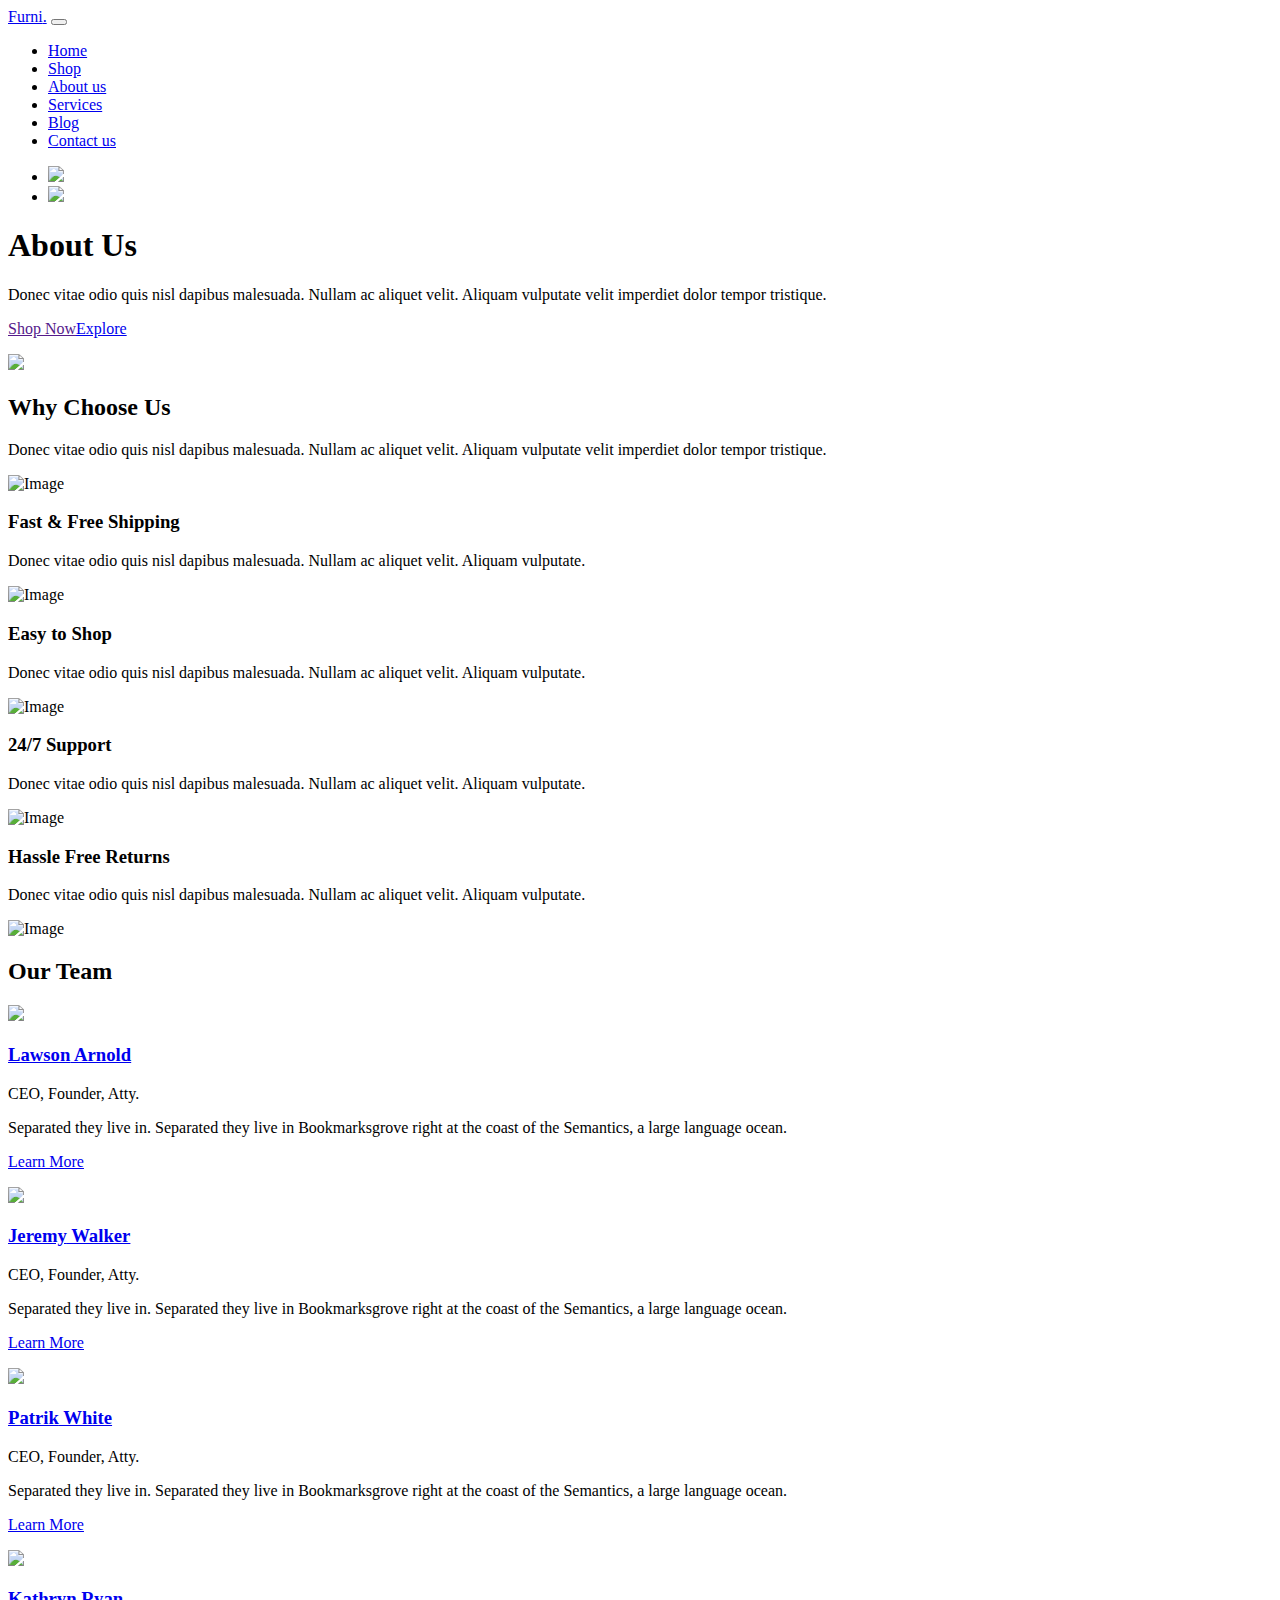
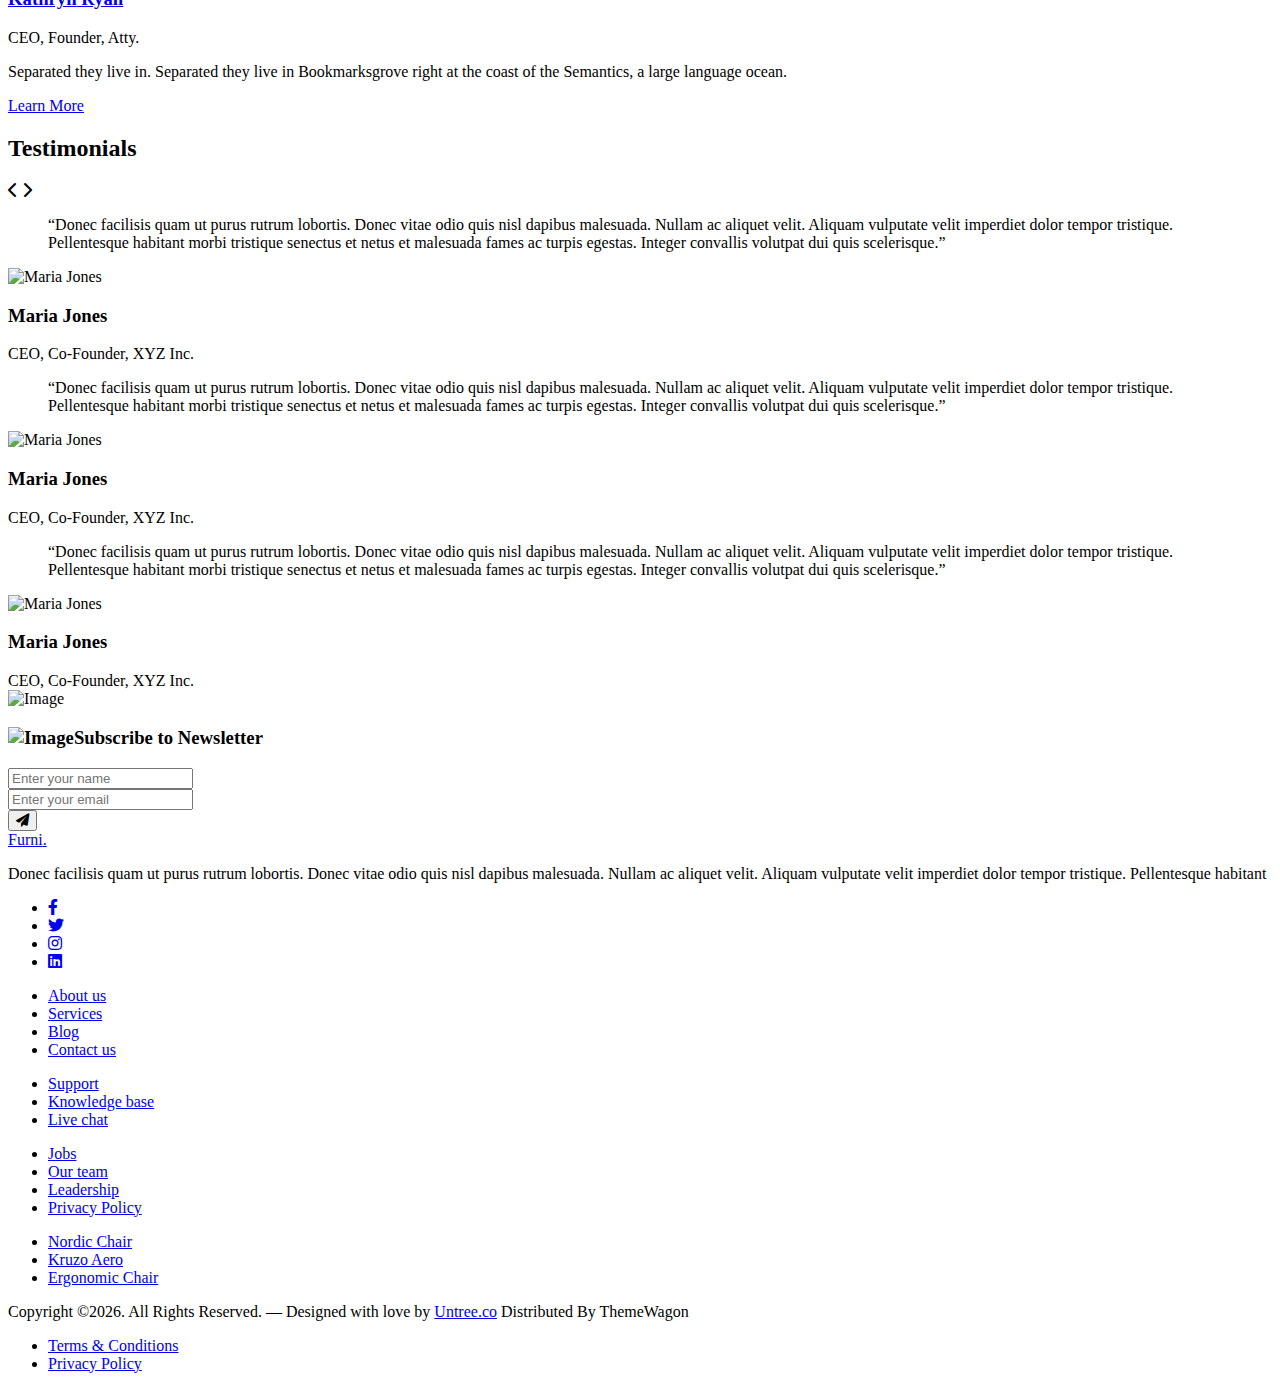
==== about.html @ 73b8af60 "Add files via upload" ====
<!-- /*
* Bootstrap 5
* Template Name: Furni
* Template Author: Untree.co
* Template URI: https://untree.co/
* License: https://creativecommons.org/licenses/by/3.0/
*/ -->
<!doctype html>
<html lang="en">
<head>
  <meta charset="utf-8">
  <meta name="viewport" content="width=device-width, initial-scale=1, shrink-to-fit=no">
  <meta name="author" content="Untree.co">
  <link rel="shortcut icon" href="favicon.png">

  <meta name="description" content="" />
  <meta name="keywords" content="bootstrap, bootstrap4" />

		<!-- Bootstrap CSS -->
		<link href="css/bootstrap.min.css" rel="stylesheet">
		<link href="https://cdnjs.cloudflare.com/ajax/libs/font-awesome/6.0.0-beta3/css/all.min.css" rel="stylesheet">
		<link href="css/tiny-slider.css" rel="stylesheet">
		<link href="css/style.css" rel="stylesheet">
		<title>Furni Free Bootstrap 5 Template for Furniture and Interior Design Websites by Untree.co </title>
	</head>

	<body>

		<!-- Start Header/Navigation -->
		<nav class="custom-navbar navbar navbar navbar-expand-md navbar-dark bg-dark" arial-label="Furni navigation bar">

			<div class="container">
				<a class="navbar-brand" href="index.html">Furni<span>.</span></a>

				<button class="navbar-toggler" type="button" data-bs-toggle="collapse" data-bs-target="#navbarsFurni" aria-controls="navbarsFurni" aria-expanded="false" aria-label="Toggle navigation">
					<span class="navbar-toggler-icon"></span>
				</button>

				<div class="collapse navbar-collapse" id="navbarsFurni">
					<ul class="custom-navbar-nav navbar-nav ms-auto mb-2 mb-md-0">
						<li class="nav-item ">
							<a class="nav-link" href="index.html">Home</a>
						</li>
						<li><a class="nav-link" href="shop.html">Shop</a></li>
						<li class="active"><a class="nav-link" href="about.html">About us</a></li>
						<li><a class="nav-link" href="services.html">Services</a></li>
						<li><a class="nav-link" href="blog.html">Blog</a></li>
						<li><a class="nav-link" href="contact.html">Contact us</a></li>
					</ul>

					<ul class="custom-navbar-cta navbar-nav mb-2 mb-md-0 ms-5">
						<li><a class="nav-link" href="#"><img src="images/user.svg"></a></li>
						<li><a class="nav-link" href="cart.html"><img src="images/cart.svg"></a></li>
					</ul>
				</div>
			</div>
				
		</nav>
		<!-- End Header/Navigation -->

		<!-- Start Hero Section -->
			<div class="hero">
				<div class="container">
					<div class="row justify-content-between">
						<div class="col-lg-5">
							<div class="intro-excerpt">
								<h1>About Us</h1>
								<p class="mb-4">Donec vitae odio quis nisl dapibus malesuada. Nullam ac aliquet velit. Aliquam vulputate velit imperdiet dolor tempor tristique.</p>
								<p><a href="" class="btn btn-secondary me-2">Shop Now</a><a href="#" class="btn btn-white-outline">Explore</a></p>
							</div>
						</div>
						<div class="col-lg-7">
							<div class="hero-img-wrap">
								<img src="images/couch.png" class="img-fluid">
							</div>
						</div>
					</div>
				</div>
			</div>
		<!-- End Hero Section -->

		

		<!-- Start Why Choose Us Section -->
		<div class="why-choose-section">
			<div class="container">
				<div class="row justify-content-between align-items-center">
					<div class="col-lg-6">
						<h2 class="section-title">Why Choose Us</h2>
						<p>Donec vitae odio quis nisl dapibus malesuada. Nullam ac aliquet velit. Aliquam vulputate velit imperdiet dolor tempor tristique.</p>

						<div class="row my-5">
							<div class="col-6 col-md-6">
								<div class="feature">
									<div class="icon">
										<img src="images/truck.svg" alt="Image" class="imf-fluid">
									</div>
									<h3>Fast &amp; Free Shipping</h3>
									<p>Donec vitae odio quis nisl dapibus malesuada. Nullam ac aliquet velit. Aliquam vulputate.</p>
								</div>
							</div>

							<div class="col-6 col-md-6">
								<div class="feature">
									<div class="icon">
										<img src="images/bag.svg" alt="Image" class="imf-fluid">
									</div>
									<h3>Easy to Shop</h3>
									<p>Donec vitae odio quis nisl dapibus malesuada. Nullam ac aliquet velit. Aliquam vulputate.</p>
								</div>
							</div>

							<div class="col-6 col-md-6">
								<div class="feature">
									<div class="icon">
										<img src="images/support.svg" alt="Image" class="imf-fluid">
									</div>
									<h3>24/7 Support</h3>
									<p>Donec vitae odio quis nisl dapibus malesuada. Nullam ac aliquet velit. Aliquam vulputate.</p>
								</div>
							</div>

							<div class="col-6 col-md-6">
								<div class="feature">
									<div class="icon">
										<img src="images/return.svg" alt="Image" class="imf-fluid">
									</div>
									<h3>Hassle Free Returns</h3>
									<p>Donec vitae odio quis nisl dapibus malesuada. Nullam ac aliquet velit. Aliquam vulputate.</p>
								</div>
							</div>

						</div>
					</div>

					<div class="col-lg-5">
						<div class="img-wrap">
							<img src="images/why-choose-us-img.jpg" alt="Image" class="img-fluid">
						</div>
					</div>

				</div>
			</div>
		</div>
		<!-- End Why Choose Us Section -->

		<!-- Start Team Section -->
		<div class="untree_co-section">
			<div class="container">

				<div class="row mb-5">
					<div class="col-lg-5 mx-auto text-center">
						<h2 class="section-title">Our Team</h2>
					</div>
				</div>

				<div class="row">

					<!-- Start Column 1 -->
					<div class="col-12 col-md-6 col-lg-3 mb-5 mb-md-0">
						<img src="images/person_1.jpg" class="img-fluid mb-5">
						<h3 clas><a href="#"><span class="">Lawson</span> Arnold</a></h3>
            <span class="d-block position mb-4">CEO, Founder, Atty.</span>
            <p>Separated they live in.
            Separated they live in Bookmarksgrove right at the coast of the Semantics, a large language ocean.</p>
            <p class="mb-0"><a href="#" class="more dark">Learn More <span class="icon-arrow_forward"></span></a></p>
					</div> 
					<!-- End Column 1 -->

					<!-- Start Column 2 -->
					<div class="col-12 col-md-6 col-lg-3 mb-5 mb-md-0">
						<img src="images/person_2.jpg" class="img-fluid mb-5">

						<h3 clas><a href="#"><span class="">Jeremy</span> Walker</a></h3>
            <span class="d-block position mb-4">CEO, Founder, Atty.</span>
            <p>Separated they live in.
            Separated they live in Bookmarksgrove right at the coast of the Semantics, a large language ocean.</p>
            <p class="mb-0"><a href="#" class="more dark">Learn More <span class="icon-arrow_forward"></span></a></p>

					</div> 
					<!-- End Column 2 -->

					<!-- Start Column 3 -->
					<div class="col-12 col-md-6 col-lg-3 mb-5 mb-md-0">
						<img src="images/person_3.jpg" class="img-fluid mb-5">
						<h3 clas><a href="#"><span class="">Patrik</span> White</a></h3>
            <span class="d-block position mb-4">CEO, Founder, Atty.</span>
            <p>Separated they live in.
            Separated they live in Bookmarksgrove right at the coast of the Semantics, a large language ocean.</p>
            <p class="mb-0"><a href="#" class="more dark">Learn More <span class="icon-arrow_forward"></span></a></p>
					</div> 
					<!-- End Column 3 -->

					<!-- Start Column 4 -->
					<div class="col-12 col-md-6 col-lg-3 mb-5 mb-md-0">
						<img src="images/person_4.jpg" class="img-fluid mb-5">

						<h3 clas><a href="#"><span class="">Kathryn</span> Ryan</a></h3>
            <span class="d-block position mb-4">CEO, Founder, Atty.</span>
            <p>Separated they live in.
            Separated they live in Bookmarksgrove right at the coast of the Semantics, a large language ocean.</p>
            <p class="mb-0"><a href="#" class="more dark">Learn More <span class="icon-arrow_forward"></span></a></p>

          
					</div> 
					<!-- End Column 4 -->

					

				</div>
			</div>
		</div>
		<!-- End Team Section -->

		

		<!-- Start Testimonial Slider -->
		<div class="testimonial-section before-footer-section">
			<div class="container">
				<div class="row">
					<div class="col-lg-7 mx-auto text-center">
						<h2 class="section-title">Testimonials</h2>
					</div>
				</div>

				<div class="row justify-content-center">
					<div class="col-lg-12">
						<div class="testimonial-slider-wrap text-center">

							<div id="testimonial-nav">
								<span class="prev" data-controls="prev"><span class="fa fa-chevron-left"></span></span>
								<span class="next" data-controls="next"><span class="fa fa-chevron-right"></span></span>
							</div>

							<div class="testimonial-slider">
								
								<div class="item">
									<div class="row justify-content-center">
										<div class="col-lg-8 mx-auto">

											<div class="testimonial-block text-center">
												<blockquote class="mb-5">
													<p>&ldquo;Donec facilisis quam ut purus rutrum lobortis. Donec vitae odio quis nisl dapibus malesuada. Nullam ac aliquet velit. Aliquam vulputate velit imperdiet dolor tempor tristique. Pellentesque habitant morbi tristique senectus et netus et malesuada fames ac turpis egestas. Integer convallis volutpat dui quis scelerisque.&rdquo;</p>
												</blockquote>

												<div class="author-info">
													<div class="author-pic">
														<img src="images/person-1.png" alt="Maria Jones" class="img-fluid">
													</div>
													<h3 class="font-weight-bold">Maria Jones</h3>
													<span class="position d-block mb-3">CEO, Co-Founder, XYZ Inc.</span>
												</div>
											</div>

										</div>
									</div>
								</div> 
								<!-- END item -->

								<div class="item">
									<div class="row justify-content-center">
										<div class="col-lg-8 mx-auto">

											<div class="testimonial-block text-center">
												<blockquote class="mb-5">
													<p>&ldquo;Donec facilisis quam ut purus rutrum lobortis. Donec vitae odio quis nisl dapibus malesuada. Nullam ac aliquet velit. Aliquam vulputate velit imperdiet dolor tempor tristique. Pellentesque habitant morbi tristique senectus et netus et malesuada fames ac turpis egestas. Integer convallis volutpat dui quis scelerisque.&rdquo;</p>
												</blockquote>

												<div class="author-info">
													<div class="author-pic">
														<img src="images/person-1.png" alt="Maria Jones" class="img-fluid">
													</div>
													<h3 class="font-weight-bold">Maria Jones</h3>
													<span class="position d-block mb-3">CEO, Co-Founder, XYZ Inc.</span>
												</div>
											</div>

										</div>
									</div>
								</div> 
								<!-- END item -->

								<div class="item">
									<div class="row justify-content-center">
										<div class="col-lg-8 mx-auto">

											<div class="testimonial-block text-center">
												<blockquote class="mb-5">
													<p>&ldquo;Donec facilisis quam ut purus rutrum lobortis. Donec vitae odio quis nisl dapibus malesuada. Nullam ac aliquet velit. Aliquam vulputate velit imperdiet dolor tempor tristique. Pellentesque habitant morbi tristique senectus et netus et malesuada fames ac turpis egestas. Integer convallis volutpat dui quis scelerisque.&rdquo;</p>
												</blockquote>

												<div class="author-info">
													<div class="author-pic">
														<img src="images/person-1.png" alt="Maria Jones" class="img-fluid">
													</div>
													<h3 class="font-weight-bold">Maria Jones</h3>
													<span class="position d-block mb-3">CEO, Co-Founder, XYZ Inc.</span>
												</div>
											</div>

										</div>
									</div>
								</div> 
								<!-- END item -->

							</div>

						</div>
					</div>
				</div>
			</div>
		</div>
		<!-- End Testimonial Slider -->

		

		<!-- Start Footer Section -->
		<footer class="footer-section">
			<div class="container relative">

				<div class="sofa-img">
					<img src="images/sofa.png" alt="Image" class="img-fluid">
				</div>

				<div class="row">
					<div class="col-lg-8">
						<div class="subscription-form">
							<h3 class="d-flex align-items-center"><span class="me-1"><img src="images/envelope-outline.svg" alt="Image" class="img-fluid"></span><span>Subscribe to Newsletter</span></h3>

							<form action="#" class="row g-3">
								<div class="col-auto">
									<input type="text" class="form-control" placeholder="Enter your name">
								</div>
								<div class="col-auto">
									<input type="email" class="form-control" placeholder="Enter your email">
								</div>
								<div class="col-auto">
									<button class="btn btn-primary">
										<span class="fa fa-paper-plane"></span>
									</button>
								</div>
							</form>

						</div>
					</div>
				</div>

				<div class="row g-5 mb-5">
					<div class="col-lg-4">
						<div class="mb-4 footer-logo-wrap"><a href="#" class="footer-logo">Furni<span>.</span></a></div>
						<p class="mb-4">Donec facilisis quam ut purus rutrum lobortis. Donec vitae odio quis nisl dapibus malesuada. Nullam ac aliquet velit. Aliquam vulputate velit imperdiet dolor tempor tristique. Pellentesque habitant</p>

						<ul class="list-unstyled custom-social">
							<li><a href="#"><span class="fa fa-brands fa-facebook-f"></span></a></li>
							<li><a href="#"><span class="fa fa-brands fa-twitter"></span></a></li>
							<li><a href="#"><span class="fa fa-brands fa-instagram"></span></a></li>
							<li><a href="#"><span class="fa fa-brands fa-linkedin"></span></a></li>
						</ul>
					</div>

					<div class="col-lg-8">
						<div class="row links-wrap">
							<div class="col-6 col-sm-6 col-md-3">
								<ul class="list-unstyled">
									<li><a href="#">About us</a></li>
									<li><a href="#">Services</a></li>
									<li><a href="#">Blog</a></li>
									<li><a href="#">Contact us</a></li>
								</ul>
							</div>

							<div class="col-6 col-sm-6 col-md-3">
								<ul class="list-unstyled">
									<li><a href="#">Support</a></li>
									<li><a href="#">Knowledge base</a></li>
									<li><a href="#">Live chat</a></li>
								</ul>
							</div>

							<div class="col-6 col-sm-6 col-md-3">
								<ul class="list-unstyled">
									<li><a href="#">Jobs</a></li>
									<li><a href="#">Our team</a></li>
									<li><a href="#">Leadership</a></li>
									<li><a href="#">Privacy Policy</a></li>
								</ul>
							</div>

							<div class="col-6 col-sm-6 col-md-3">
								<ul class="list-unstyled">
									<li><a href="#">Nordic Chair</a></li>
									<li><a href="#">Kruzo Aero</a></li>
									<li><a href="#">Ergonomic Chair</a></li>
								</ul>
							</div>
						</div>
					</div>

				</div>

				<div class="border-top copyright">
					<div class="row pt-4">
						<div class="col-lg-6">
							<p class="mb-2 text-center text-lg-start">Copyright &copy;<script>document.write(new Date().getFullYear());</script>. All Rights Reserved. &mdash; Designed with love by <a href="https://untree.co">Untree.co</a> Distributed By <a hreff="https://themewagon.com">ThemeWagon</a>  <!-- License information: https://untree.co/license/ -->
            </p>
						</div>

						<div class="col-lg-6 text-center text-lg-end">
							<ul class="list-unstyled d-inline-flex ms-auto">
								<li class="me-4"><a href="#">Terms &amp; Conditions</a></li>
								<li><a href="#">Privacy Policy</a></li>
							</ul>
						</div>

					</div>
				</div>

			</div>
		</footer>
		<!-- End Footer Section -->	


		<script src="js/bootstrap.bundle.min.js"></script>
		<script src="js/tiny-slider.js"></script>
		<script src="js/custom.js"></script>
	</body>

</html>
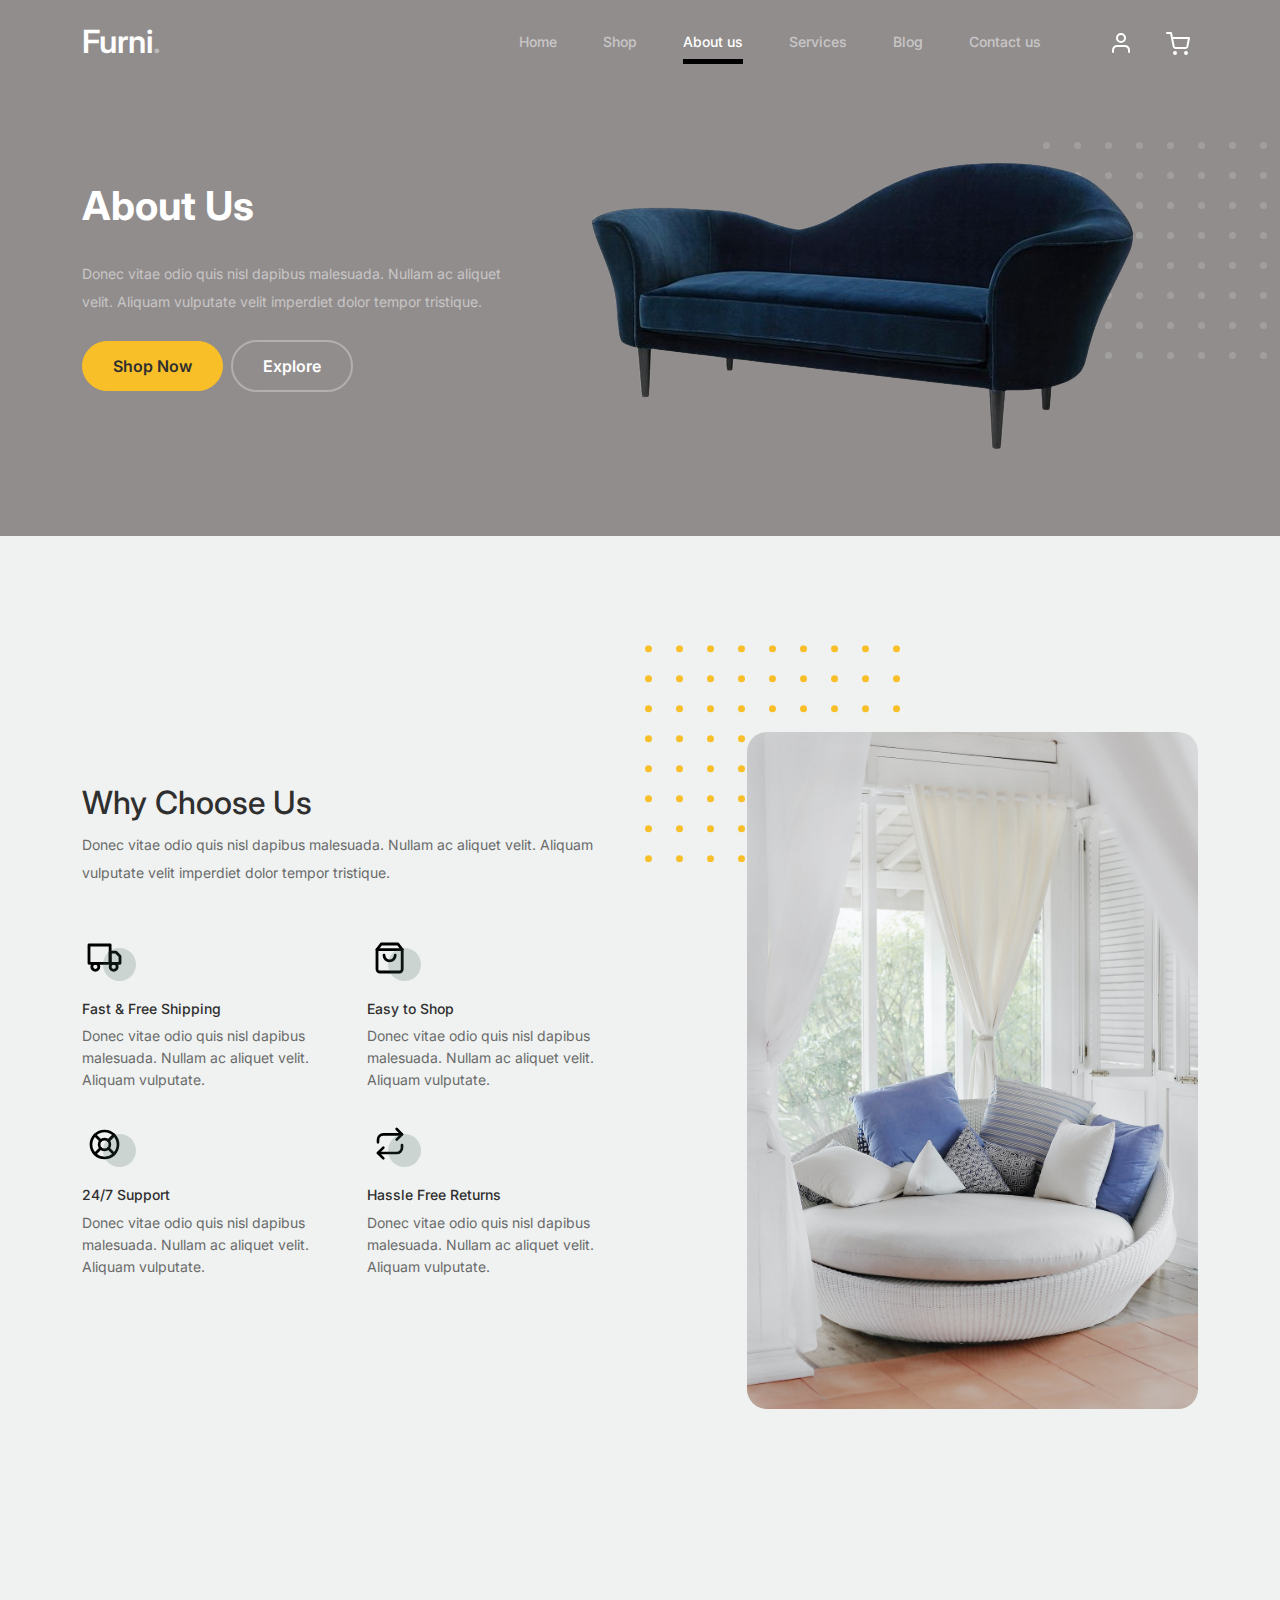
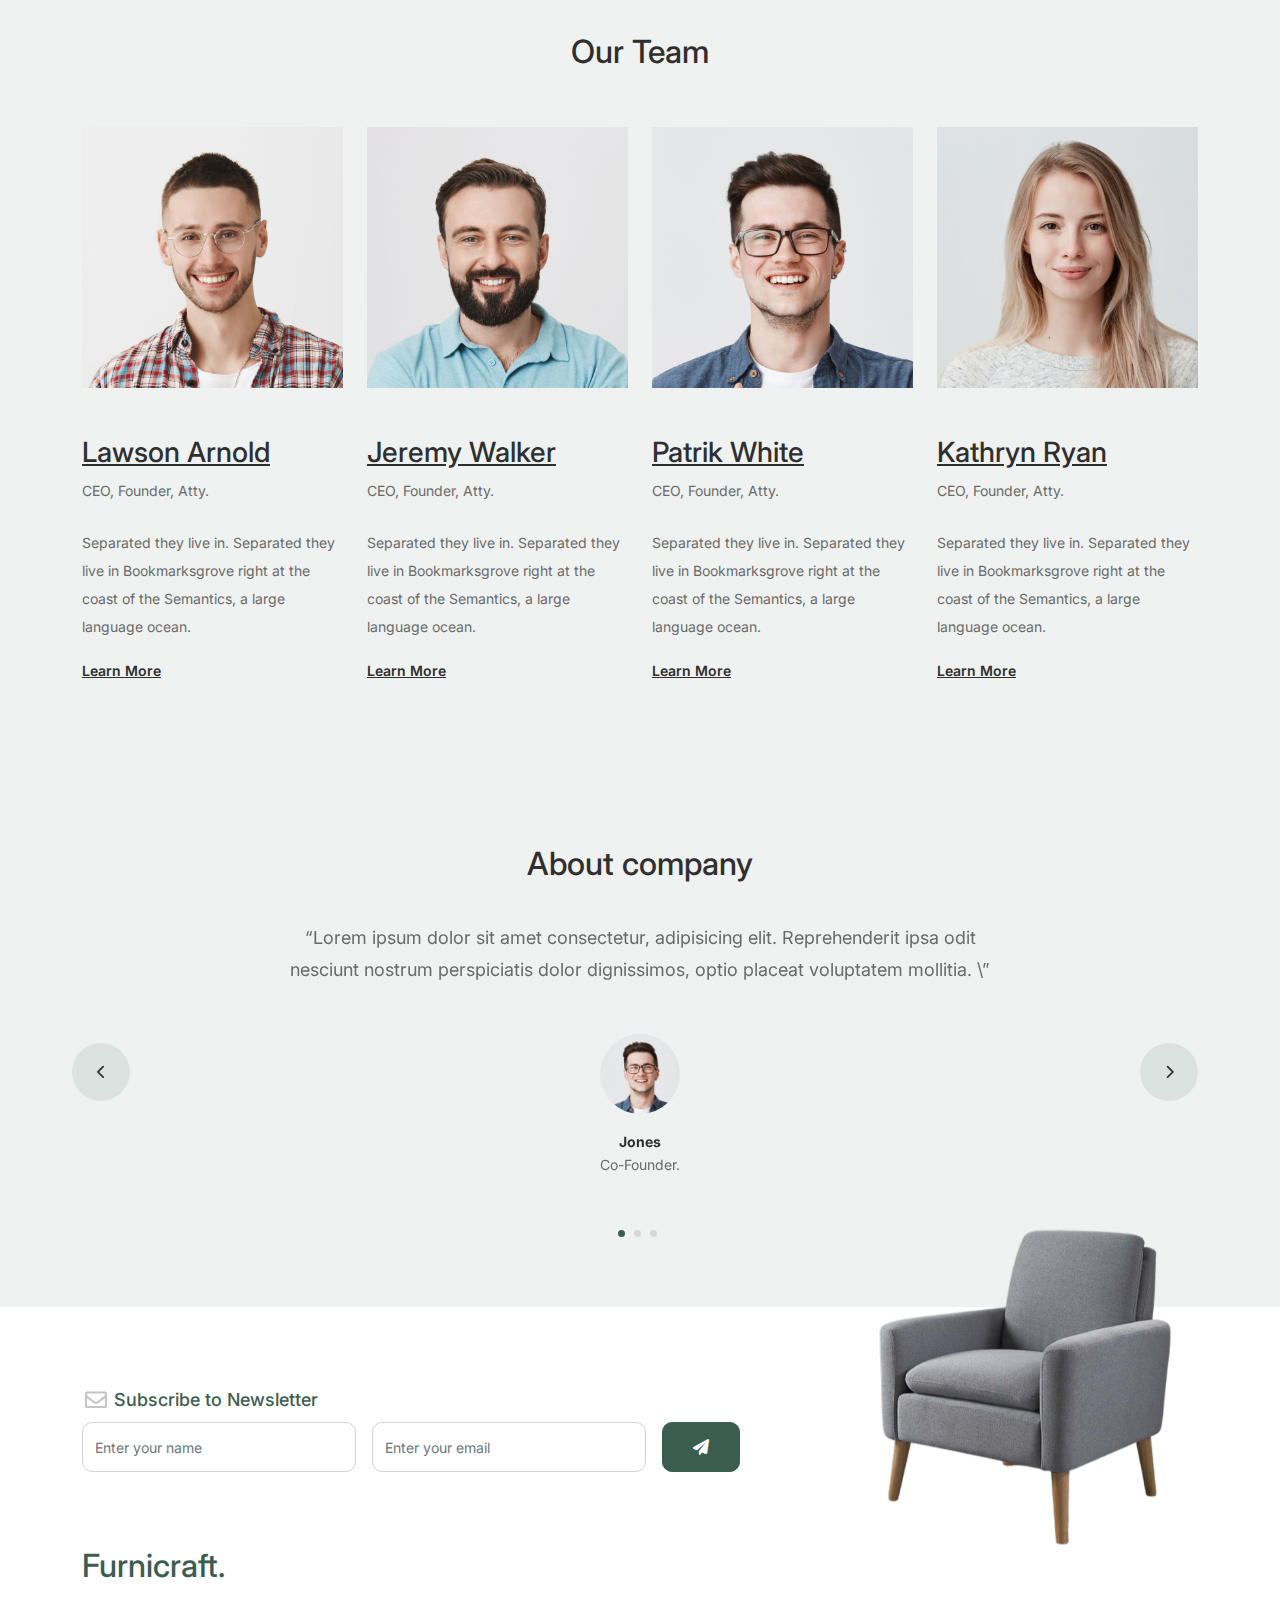
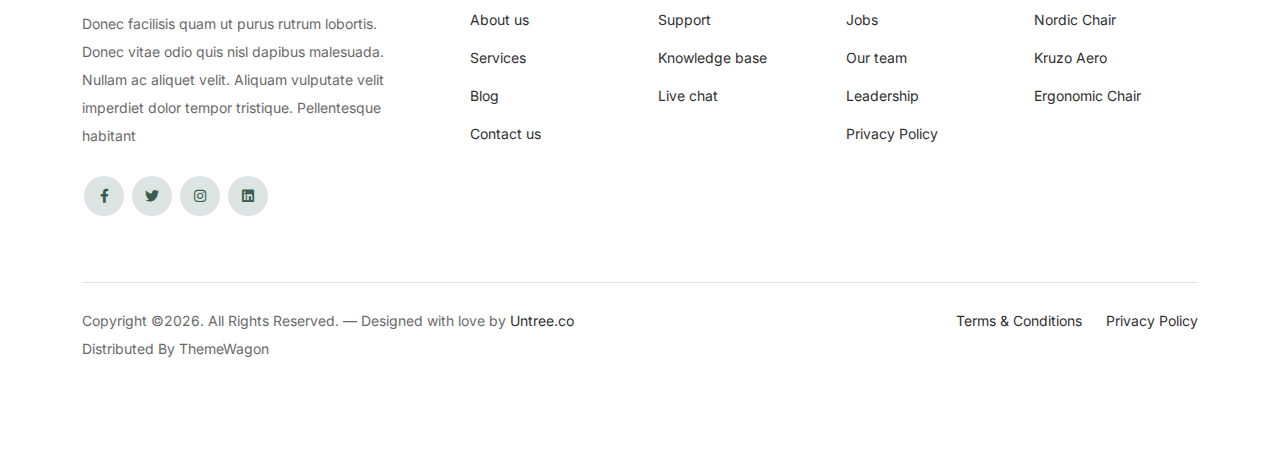
==== commit 3f413457: "Add files via upload" ====
--- a/about.html
+++ b/about.html
@@ -71,14 +71,14 @@
 						</div>
 						<div class="col-lg-7">
 							<div class="hero-img-wrap">
-								<img src="images/couch.png" class="img-fluid">
-							</div>
-						</div>
-					</div>
-				</div>
-			</div>
+								<img src="images/c2-removebg-preview (1).png" class="img-fluid">
+							</div>
+						</div>
+					</div>
+				</div>
+			</div><br><br><br>
 		<!-- End Hero Section -->
-
+                                    
 		
 
 		<!-- Start Why Choose Us Section -->
@@ -135,7 +135,7 @@
 
 					<div class="col-lg-5">
 						<div class="img-wrap">
-							<img src="images/why-choose-us-img.jpg" alt="Image" class="img-fluid">
+							<img src="images/R (1).jpeg" alt="Image" class="img-fluid">
 						</div>
 					</div>
 
@@ -215,11 +215,11 @@
 		
 
 		<!-- Start Testimonial Slider -->
-		<div class="testimonial-section before-footer-section">
+		<div class="testimonial-section">
 			<div class="container">
 				<div class="row">
 					<div class="col-lg-7 mx-auto text-center">
-						<h2 class="section-title">Testimonials</h2>
+						<h2 class="section-title">About company</h2>
 					</div>
 				</div>
 
@@ -240,15 +240,15 @@
 
 											<div class="testimonial-block text-center">
 												<blockquote class="mb-5">
-													<p>&ldquo;Donec facilisis quam ut purus rutrum lobortis. Donec vitae odio quis nisl dapibus malesuada. Nullam ac aliquet velit. Aliquam vulputate velit imperdiet dolor tempor tristique. Pellentesque habitant morbi tristique senectus et netus et malesuada fames ac turpis egestas. Integer convallis volutpat dui quis scelerisque.&rdquo;</p>
+													<p>&ldquo;Lorem ipsum dolor sit amet consectetur, adipisicing elit. Reprehenderit ipsa odit nesciunt nostrum perspiciatis dolor dignissimos, optio placeat voluptatem mollitia. \&rdquo;</p>
 												</blockquote>
 
 												<div class="author-info">
 													<div class="author-pic">
-														<img src="images/person-1.png" alt="Maria Jones" class="img-fluid">
+														<img src="images/person_3.jpg" alt="Maria Jones" class="img-fluid">
 													</div>
-													<h3 class="font-weight-bold">Maria Jones</h3>
-													<span class="position d-block mb-3">CEO, Co-Founder, XYZ Inc.</span>
+													<h3 class="font-weight-bold"> Jones</h3>
+													<span class="position d-block mb-3"> Co-Founder.</span>
 												</div>
 											</div>
 
@@ -263,15 +263,15 @@
 
 											<div class="testimonial-block text-center">
 												<blockquote class="mb-5">
-													<p>&ldquo;Donec facilisis quam ut purus rutrum lobortis. Donec vitae odio quis nisl dapibus malesuada. Nullam ac aliquet velit. Aliquam vulputate velit imperdiet dolor tempor tristique. Pellentesque habitant morbi tristique senectus et netus et malesuada fames ac turpis egestas. Integer convallis volutpat dui quis scelerisque.&rdquo;</p>
+													<p>&ldquo;Lorem ipsum dolor, sit amet consectetur adipisicing elit. Rem asperiores repellendus dolore, cupiditate mollitia nemo itaque. Sint voluptatibus distinctio natus?&rdquo;</p>
 												</blockquote>
 
 												<div class="author-info">
 													<div class="author-pic">
-														<img src="images/person-1.png" alt="Maria Jones" class="img-fluid">
+														<img src="images/person_4.jpg" alt="Maria Jones" class="img-fluid">
 													</div>
-													<h3 class="font-weight-bold">Maria Jones</h3>
-													<span class="position d-block mb-3">CEO, Co-Founder, XYZ Inc.</span>
+													<h3 class="font-weight-bold"> Maria </h3>
+													<span class="position d-block mb-3"> MDA</span>
 												</div>
 											</div>
 
@@ -286,15 +286,15 @@
 
 											<div class="testimonial-block text-center">
 												<blockquote class="mb-5">
-													<p>&ldquo;Donec facilisis quam ut purus rutrum lobortis. Donec vitae odio quis nisl dapibus malesuada. Nullam ac aliquet velit. Aliquam vulputate velit imperdiet dolor tempor tristique. Pellentesque habitant morbi tristique senectus et netus et malesuada fames ac turpis egestas. Integer convallis volutpat dui quis scelerisque.&rdquo;</p>
+													<p>&ldquo; Lorem, ipsum dolor sit amet consectetur adipisicing elit. A animi incidunt eos cum iure eligendi quae ab velit, nemo facere..&rdquo;</p>
 												</blockquote>
 
 												<div class="author-info">
 													<div class="author-pic">
-														<img src="images/person-1.png" alt="Maria Jones" class="img-fluid">
+														<img src="images/person_1.jpg" alt="Maria Jones" class="img-fluid">
 													</div>
-													<h3 class="font-weight-bold">Maria Jones</h3>
-													<span class="position d-block mb-3">CEO, Co-Founder, XYZ Inc.</span>
+													<h3 class="font-weight-bold"> James </h3>
+													<span class="position d-block mb-3">CEO</span>
 												</div>
 											</div>
 
@@ -313,13 +313,13 @@
 		<!-- End Testimonial Slider -->
 
 		
-
+		
 		<!-- Start Footer Section -->
 		<footer class="footer-section">
 			<div class="container relative">
 
 				<div class="sofa-img">
-					<img src="images/sofa.png" alt="Image" class="img-fluid">
+					<img src="images/SOFA-removebg-preview (1).png" alt="Image" class="img-fluid">
 				</div>
 
 				<div class="row">
@@ -347,7 +347,7 @@
 
 				<div class="row g-5 mb-5">
 					<div class="col-lg-4">
-						<div class="mb-4 footer-logo-wrap"><a href="#" class="footer-logo">Furni<span>.</span></a></div>
+						<div class="mb-4 footer-logo-wrap"><a href="#" class="footer-logo">Furnicraft<span>.</span></a></div>
 						<p class="mb-4">Donec facilisis quam ut purus rutrum lobortis. Donec vitae odio quis nisl dapibus malesuada. Nullam ac aliquet velit. Aliquam vulputate velit imperdiet dolor tempor tristique. Pellentesque habitant</p>
 
 						<ul class="list-unstyled custom-social">
--- a/css/tiny-slider.css
+++ b/css/tiny-slider.css
@@ -0,0 +1,3 @@
+.tns-outer{padding:0 !important}.tns-outer [hidden]{display:none !important}.tns-outer [aria-controls],.tns-outer [data-action]{cursor:pointer}.tns-slider{-webkit-transition:all 0s;-moz-transition:all 0s;transition:all 0s}.tns-slider>.tns-item{-webkit-box-sizing:border-box;-moz-box-sizing:border-box;box-sizing:border-box}.tns-horizontal.tns-subpixel{white-space:nowrap}.tns-horizontal.tns-subpixel>.tns-item{display:inline-block;vertical-align:top;white-space:normal}.tns-horizontal.tns-no-subpixel:after{content:'';display:table;clear:both}.tns-horizontal.tns-no-subpixel>.tns-item{float:left}.tns-horizontal.tns-carousel.tns-no-subpixel>.tns-item{margin-right:-100%}.tns-no-calc{position:relative;left:0}.tns-gallery{position:relative;left:0;min-height:1px}.tns-gallery>.tns-item{position:absolute;left:-100%;-webkit-transition:transform 0s, opacity 0s;-moz-transition:transform 0s, opacity 0s;transition:transform 0s, opacity 0s}.tns-gallery>.tns-slide-active{position:relative;left:auto !important}.tns-gallery>.tns-moving{-webkit-transition:all 0.25s;-moz-transition:all 0.25s;transition:all 0.25s}.tns-autowidth{display:inline-block}.tns-lazy-img{-webkit-transition:opacity 0.6s;-moz-transition:opacity 0.6s;transition:opacity 0.6s;opacity:0.6}.tns-lazy-img.tns-complete{opacity:1}.tns-ah{-webkit-transition:height 0s;-moz-transition:height 0s;transition:height 0s}.tns-ovh{overflow:hidden}.tns-visually-hidden{position:absolute;left:-10000em}.tns-transparent{opacity:0;visibility:hidden}.tns-fadeIn{opacity:1;filter:alpha(opacity=100);z-index:0}.tns-normal,.tns-fadeOut{opacity:0;filter:alpha(opacity=0);z-index:-1}.tns-vpfix{white-space:nowrap}.tns-vpfix>div,.tns-vpfix>li{display:inline-block}.tns-t-subp2{margin:0 auto;width:310px;position:relative;height:10px;overflow:hidden}.tns-t-ct{width:2333.3333333%;width:-webkit-calc(100% * 70 / 3);width:-moz-calc(100% * 70 / 3);width:calc(100% * 70 / 3);position:absolute;right:0}.tns-t-ct:after{content:'';display:table;clear:both}.tns-t-ct>div{width:1.4285714%;width:-webkit-calc(100% / 70);width:-moz-calc(100% / 70);width:calc(100% / 70);height:10px;float:left}
+
+/*# sourceMappingURL=sourcemaps/tiny-slider.css.map */--- a/css/style.css
+++ b/css/style.css
@@ -0,0 +1,711 @@
+/*
+* Template Name: UntreeStore
+* Template Author: Untree.co
+* Author URI: https://untree.co/
+* License: https://creativecommons.org/licenses/by/3.0/
+*/
+@import url("https://fonts.googleapis.com/css2?family=Inter:wght@400;500;600;700;800&display=swap");
+body {
+  overflow-x: hidden;
+  position: relative; }
+
+body {
+  font-family: "Inter", sans-serif;
+  font-weight: 400;
+  line-height: 28px;
+  color: #6a6a6a;
+  font-size: 14px;
+  background-color: #eff2f1; }
+
+a {
+  text-decoration: none;
+  -webkit-transition: .3s all ease;
+  -o-transition: .3s all ease;
+  transition: .3s all ease;
+  color: #2f2f2f;
+  text-decoration: underline; }
+  a:hover {
+    color: #2f2f2f;
+    text-decoration: none; }
+  a.more {
+    font-weight: 600; }
+
+.custom-navbar {
+  background: rgb(145, 141, 141) !important ;
+  padding-top: 20px;
+  padding-bottom: 20px; }
+  .custom-navbar .navbar-brand {
+    font-size: 32px;
+    font-weight: 600; }
+    .custom-navbar .navbar-brand > span {
+      opacity: .4; }
+  .custom-navbar .navbar-toggler {
+    border-color: transparent; }
+    .custom-navbar .navbar-toggler:active, .custom-navbar .navbar-toggler:focus {
+      -webkit-box-shadow: none;
+      box-shadow: none;
+      outline: none; }
+  @media (min-width: 992px) {
+    .custom-navbar .custom-navbar-nav li {
+      margin-left: 15px;
+      margin-right: 15px; } }
+  .custom-navbar .custom-navbar-nav li a {
+    font-weight: 500;
+    color: #ffffff !important;
+    opacity: .5;
+    -webkit-transition: .3s all ease;
+    -o-transition: .3s all ease;
+    transition: .3s all ease;
+    position: relative; }
+    @media (min-width: 768px) {
+      .custom-navbar .custom-navbar-nav li a:before {
+        content: "";
+        position: absolute;
+        bottom: 0;
+        left: 8px;
+        right: 8px;
+        background: black;
+        height: 5px;
+        opacity: 1;
+        visibility: visible;
+        width: 0;
+        -webkit-transition: .15s all ease-out;
+        -o-transition: .15s all ease-out;
+        transition: .15s all ease-out; } }
+    .custom-navbar .custom-navbar-nav li a:hover {
+      opacity: 1; }
+      .custom-navbar .custom-navbar-nav li a:hover:before {
+        width: calc(100% - 16px); }
+  .custom-navbar .custom-navbar-nav li.active a {
+    opacity: 1; }
+    .custom-navbar .custom-navbar-nav li.active a:before {
+      width: calc(100% - 16px); }
+  .custom-navbar .custom-navbar-cta {
+    margin-left: 0 !important;
+    -webkit-box-orient: horizontal;
+    -webkit-box-direction: normal;
+    -ms-flex-direction: row;
+    flex-direction: row; }
+    @media (min-width: 768px) {
+      .custom-navbar .custom-navbar-cta {
+        margin-left: 40px !important; } }
+    .custom-navbar .custom-navbar-cta li {
+      margin-left: 0px;
+      margin-right: 0px; }
+      .custom-navbar .custom-navbar-cta li:first-child {
+        margin-right: 20px; }
+
+.hero {
+  background:rgb(145, 141, 141) !important;
+  padding: calc(4rem - 30px) 0 0rem 0; }
+  @media (min-width: 768px) {
+    .hero {
+      padding: calc(4rem - 30px) 0 4rem 0; } }
+  @media (min-width: 992px) {
+    .hero {
+      padding: calc(8rem - 30px) 0 8rem 0; } }
+  .hero .intro-excerpt {
+    position: relative;
+    z-index: 4; }
+    @media (min-width: 992px) {
+      .hero .intro-excerpt {
+        max-width: 450px; } }
+  .hero h1 {
+    font-weight: 700;
+    color: #ffffff;
+    margin-bottom: 30px; }
+    @media (min-width: 1400px) {
+      .hero h1 {
+        font-size: 54px; } }
+  .hero p {
+    color: rgba(255, 255, 255, 0.5);
+    margin-botom: 30px; }
+  .hero .hero-img-wrap {
+    position: relative; }
+    .hero .hero-img-wrap img {
+      position: relative;
+      top: 0px;
+      right: 0px;
+      z-index: 2;
+      max-width: 780px;
+      left: -20px; }
+      @media (min-width: 768px) {
+        .hero .hero-img-wrap img {
+          right: 0px;
+          left: -100px; } }
+      @media (min-width: 992px) {
+        .hero .hero-img-wrap img {
+          left: 0px;
+          top: -80px;
+          position: absolute;
+          right: -50px; } }
+      @media (min-width: 1200px) {
+        .hero .hero-img-wrap img {
+          left: 0px;
+          top: -80px;
+          right: -100px; } }
+    .hero .hero-img-wrap:after {
+      content: "";
+      position: absolute;
+      width: 255px;
+      height: 217px;
+      background-image: url("../images/dots-light.svg");
+      background-size: contain;
+      background-repeat: no-repeat;
+      right: -100px;
+      top: -0px; }
+      @media (min-width: 1200px) {
+        .hero .hero-img-wrap:after {
+          top: -40px; } }
+
+.btn {
+  font-weight: 600;
+  padding: 12px 30px;
+  border-radius: 30px;
+  color: #ffffff;
+  background: #2f2f2f;
+  border-color: #2f2f2f; }
+  .btn:hover {
+    color: #ffffff;
+    background: #222222;
+    border-color: #222222; }
+  .btn:active, .btn:focus {
+    outline: none !important;
+    -webkit-box-shadow: none;
+    box-shadow: none; }
+  .btn.btn-primary {
+    background: #3b5d50;
+    border-color: #3b5d50; }
+    .btn.btn-primary:hover {
+      background: #314d43;
+      border-color: #314d43; }
+  .btn.btn-secondary {
+    color: #2f2f2f;
+    background: #f9bf29;
+    border-color: #f9bf29; }
+    .btn.btn-secondary:hover {
+      background: #f8b810;
+      border-color: #f8b810; }
+  .btn.btn-white-outline {
+    background: transparent;
+    border-width: 2px;
+    border-color: rgba(255, 255, 255, 0.3); }
+    .btn.btn-white-outline:hover {
+      border-color: white;
+      color: #ffffff; }
+
+.section-title {
+  color: #2f2f2f; }
+
+.product-section {
+  padding: 7rem 0; }
+  .product-section .product-item {
+    text-align: center;
+    text-decoration: none;
+    display: block;
+    position: relative;
+    padding-bottom: 50px;
+    cursor: pointer; }
+    .product-section .product-item .product-thumbnail {
+      margin-bottom: 30px;
+      position: relative;
+      top: 0;
+      -webkit-transition: .3s all ease;
+      -o-transition: .3s all ease;
+      transition: .3s all ease; }
+    .product-section .product-item h3 {
+      font-weight: 600;
+      font-size: 16px; }
+    .product-section .product-item strong {
+      font-weight: 800 !important;
+      font-size: 18px !important; }
+    .product-section .product-item h3, .product-section .product-item strong {
+      color: #2f2f2f;
+      text-decoration: none; }
+    .product-section .product-item .icon-cross {
+      position: absolute;
+      width: 35px;
+      height: 35px;
+      display: inline-block;
+      background: #2f2f2f;
+      bottom: 15px;
+      left: 50%;
+      -webkit-transform: translateX(-50%);
+      -ms-transform: translateX(-50%);
+      transform: translateX(-50%);
+      margin-bottom: -17.5px;
+      border-radius: 50%;
+      opacity: 0;
+      visibility: hidden;
+      -webkit-transition: .3s all ease;
+      -o-transition: .3s all ease;
+      transition: .3s all ease; }
+      .product-section .product-item .icon-cross img {
+        position: absolute;
+        left: 50%;
+        top: 50%;
+        -webkit-transform: translate(-50%, -50%);
+        -ms-transform: translate(-50%, -50%);
+        transform: translate(-50%, -50%); }
+    .product-section .product-item:before {
+      bottom: 0;
+      left: 0;
+      right: 0;
+      position: absolute;
+      content: "";
+      background: #dce5e4;
+      height: 0%;
+      z-index: -1;
+      border-radius: 10px;
+      -webkit-transition: .3s all ease;
+      -o-transition: .3s all ease;
+      transition: .3s all ease; }
+    .product-section .product-item:hover .product-thumbnail {
+      top: -25px; }
+    .product-section .product-item:hover .icon-cross {
+      bottom: 0;
+      opacity: 1;
+      visibility: visible; }
+    .product-section .product-item:hover:before {
+      height: 70%; }
+
+.why-choose-section {
+  padding: 7rem 0; }
+  .why-choose-section .img-wrap {
+    position: relative; }
+    .why-choose-section .img-wrap:before {
+      position: absolute;
+      content: "";
+      width: 255px;
+      height: 217px;
+      background-image: url("../images/dots-yellow.svg");
+      background-repeat: no-repeat;
+      background-size: contain;
+      -webkit-transform: translate(-40%, -40%);
+      -ms-transform: translate(-40%, -40%);
+      transform: translate(-40%, -40%);
+      z-index: -1; }
+    .why-choose-section .img-wrap img {
+      border-radius: 20px; }
+
+.feature {
+  margin-bottom: 30px; }
+  .feature .icon {
+    display: inline-block;
+    position: relative;
+    margin-bottom: 20px; }
+    .feature .icon:before {
+      content: "";
+      width: 33px;
+      height: 33px;
+      position: absolute;
+      background: rgba(59, 93, 80, 0.2);
+      border-radius: 50%;
+      right: -8px;
+      bottom: 0; }
+  .feature h3 {
+    font-size: 14px;
+    color: #2f2f2f; }
+  .feature p {
+    font-size: 14px;
+    line-height: 22px;
+    color: #6a6a6a; }
+
+.we-help-section {
+  padding: 7rem 0; }
+  .we-help-section .imgs-grid {
+    display: -ms-grid;
+    display: grid;
+    -ms-grid-columns: (1fr)[27];
+    grid-template-columns: repeat(27, 1fr);
+    position: relative; }
+    .we-help-section .imgs-grid:before {
+      position: absolute;
+      content: "";
+      width: 255px;
+      height: 217px;
+      background-image: url("../images/dots-green.svg");
+      background-size: contain;
+      background-repeat: no-repeat;
+      -webkit-transform: translate(-40%, -40%);
+      -ms-transform: translate(-40%, -40%);
+      transform: translate(-40%, -40%);
+      z-index: -1; }
+    .we-help-section .imgs-grid .grid {
+      position: relative; }
+      .we-help-section .imgs-grid .grid img {
+        border-radius: 20px;
+        max-width: 100%; }
+      .we-help-section .imgs-grid .grid.grid-1 {
+        -ms-grid-column: 1;
+        -ms-grid-column-span: 18;
+        grid-column: 1 / span 18;
+        -ms-grid-row: 1;
+        -ms-grid-row-span: 27;
+        grid-row: 1 / span 27; }
+      .we-help-section .imgs-grid .grid.grid-2 {
+        -ms-grid-column: 19;
+        -ms-grid-column-span: 27;
+        grid-column: 19 / span 27;
+        -ms-grid-row: 1;
+        -ms-grid-row-span: 5;
+        grid-row: 1 / span 5;
+        padding-left: 20px; }
+      .we-help-section .imgs-grid .grid.grid-3 {
+        -ms-grid-column: 14;
+        -ms-grid-column-span: 16;
+        grid-column: 14 / span 16;
+        -ms-grid-row: 6;
+        -ms-grid-row-span: 27;
+        grid-row: 6 / span 27;
+        padding-top: 20px; }
+
+.custom-list {
+  width: 100%; }
+  .custom-list li {
+    display: inline-block;
+    width: calc(50% - 20px);
+    margin-bottom: 12px;
+    line-height: 1.5;
+    position: relative;
+    padding-left: 20px; }
+    .custom-list li:before {
+      content: "";
+      width: 8px;
+      height: 8px;
+      border-radius: 50%;
+      border: 2px solid #3b5d50;
+      position: absolute;
+      left: 0;
+      top: 8px; }
+
+.popular-product {
+  padding: 0 0 7rem 0; }
+  .popular-product .product-item-sm h3 {
+    font-size: 14px;
+    font-weight: 700;
+    color: #2f2f2f; }
+  .popular-product .product-item-sm a {
+    text-decoration: none;
+    color: #2f2f2f;
+    -webkit-transition: .3s all ease;
+    -o-transition: .3s all ease;
+    transition: .3s all ease; }
+    .popular-product .product-item-sm a:hover {
+      color: rgba(47, 47, 47, 0.5); }
+  .popular-product .product-item-sm p {
+    line-height: 1.4;
+    margin-bottom: 10px;
+    font-size: 14px; }
+  .popular-product .product-item-sm .thumbnail {
+    margin-right: 10px;
+    -webkit-box-flex: 0;
+    -ms-flex: 0 0 120px;
+    flex: 0 0 120px;
+    position: relative; }
+    .popular-product .product-item-sm .thumbnail:before {
+      content: "";
+      position: absolute;
+      border-radius: 20px;
+      background: #dce5e4;
+      width: 98px;
+      height: 98px;
+      top: 50%;
+      left: 50%;
+      -webkit-transform: translate(-50%, -50%);
+      -ms-transform: translate(-50%, -50%);
+      transform: translate(-50%, -50%);
+      z-index: -1; }
+
+.testimonial-section {
+  padding: 3rem 0 7rem 0; }
+
+.testimonial-slider-wrap {
+  position: relative; }
+  .testimonial-slider-wrap .tns-inner {
+    padding-top: 30px; }
+  .testimonial-slider-wrap .item .testimonial-block blockquote {
+    font-size: 16px; }
+    @media (min-width: 768px) {
+      .testimonial-slider-wrap .item .testimonial-block blockquote {
+        line-height: 32px;
+        font-size: 18px; } }
+  .testimonial-slider-wrap .item .testimonial-block .author-info .author-pic {
+    margin-bottom: 20px; }
+    .testimonial-slider-wrap .item .testimonial-block .author-info .author-pic img {
+      max-width: 80px;
+      border-radius: 50%; }
+  .testimonial-slider-wrap .item .testimonial-block .author-info h3 {
+    font-size: 14px;
+    font-weight: 700;
+    color: #2f2f2f;
+    margin-bottom: 0; }
+  .testimonial-slider-wrap #testimonial-nav {
+    position: absolute;
+    top: 50%;
+    z-index: 99;
+    width: 100%;
+    display: none; }
+    @media (min-width: 768px) {
+      .testimonial-slider-wrap #testimonial-nav {
+        display: block; } }
+    .testimonial-slider-wrap #testimonial-nav > span {
+      cursor: pointer;
+      position: absolute;
+      width: 58px;
+      height: 58px;
+      line-height: 58px;
+      border-radius: 50%;
+      background: rgba(59, 93, 80, 0.1);
+      color: #2f2f2f;
+      -webkit-transition: .3s all ease;
+      -o-transition: .3s all ease;
+      transition: .3s all ease; }
+      .testimonial-slider-wrap #testimonial-nav > span:hover {
+        background: #3b5d50;
+        color: #ffffff; }
+    .testimonial-slider-wrap #testimonial-nav .prev {
+      left: -10px; }
+    .testimonial-slider-wrap #testimonial-nav .next {
+      right: 0; }
+  .testimonial-slider-wrap .tns-nav {
+    position: absolute;
+    bottom: -50px;
+    left: 50%;
+    -webkit-transform: translateX(-50%);
+    -ms-transform: translateX(-50%);
+    transform: translateX(-50%); }
+    .testimonial-slider-wrap .tns-nav button {
+      background: none;
+      border: none;
+      display: inline-block;
+      position: relative;
+      width: 0 !important;
+      height: 7px !important;
+      margin: 2px; }
+      .testimonial-slider-wrap .tns-nav button:active, .testimonial-slider-wrap .tns-nav button:focus, .testimonial-slider-wrap .tns-nav button:hover {
+        outline: none;
+        -webkit-box-shadow: none;
+        box-shadow: none;
+        background: none; }
+      .testimonial-slider-wrap .tns-nav button:before {
+        display: block;
+        width: 7px;
+        height: 7px;
+        left: 0;
+        top: 0;
+        position: absolute;
+        content: "";
+        border-radius: 50%;
+        -webkit-transition: .3s all ease;
+        -o-transition: .3s all ease;
+        transition: .3s all ease;
+        background-color: #d6d6d6; }
+      .testimonial-slider-wrap .tns-nav button:hover:before, .testimonial-slider-wrap .tns-nav button.tns-nav-active:before {
+        background-color: #3b5d50; }
+
+.before-footer-section {
+  padding: 7rem 0 12rem 0 !important; }
+
+.blog-section {
+  padding: 7rem 0 12rem 0; }
+  .blog-section .post-entry a {
+    text-decoration: none; }
+  .blog-section .post-entry .post-thumbnail {
+    display: block;
+    margin-bottom: 20px; }
+    .blog-section .post-entry .post-thumbnail img {
+      border-radius: 20px;
+      -webkit-transition: .3s all ease;
+      -o-transition: .3s all ease;
+      transition: .3s all ease; }
+  .blog-section .post-entry .post-content-entry {
+    padding-left: 15px;
+    padding-right: 15px; }
+    .blog-section .post-entry .post-content-entry h3 {
+      font-size: 16px;
+      margin-bottom: 0;
+      font-weight: 600;
+      margin-bottom: 7px; }
+    .blog-section .post-entry .post-content-entry .meta {
+      font-size: 14px; }
+      .blog-section .post-entry .post-content-entry .meta a {
+        font-weight: 600; }
+  .blog-section .post-entry:hover .post-thumbnail img, .blog-section .post-entry:focus .post-thumbnail img {
+    opacity: .7; }
+
+.footer-section {
+  padding: 80px 0;
+  background: #ffffff; }
+  .footer-section .relative {
+    position: relative; }
+  .footer-section a {
+    text-decoration: none;
+    color: #2f2f2f;
+    -webkit-transition: .3s all ease;
+    -o-transition: .3s all ease;
+    transition: .3s all ease; }
+    .footer-section a:hover {
+      color: rgba(47, 47, 47, 0.5); }
+  .footer-section .subscription-form {
+    margin-bottom: 40px;
+    position: relative;
+    z-index: 2;
+    margin-top: 100px; }
+    @media (min-width: 992px) {
+      .footer-section .subscription-form {
+        margin-top: 0px;
+        margin-bottom: 80px; } }
+    .footer-section .subscription-form h3 {
+      font-size: 18px;
+      font-weight: 500;
+      color: #3b5d50; }
+    .footer-section .subscription-form .form-control {
+      height: 50px;
+      border-radius: 10px;
+      font-family: "Inter", sans-serif; }
+      .footer-section .subscription-form .form-control:active, .footer-section .subscription-form .form-control:focus {
+        outline: none;
+        -webkit-box-shadow: none;
+        box-shadow: none;
+        border-color: #3b5d50;
+        -webkit-box-shadow: 0 1px 4px 0 rgba(0, 0, 0, 0.2);
+        box-shadow: 0 1px 4px 0 rgba(0, 0, 0, 0.2); }
+      .footer-section .subscription-form .form-control::-webkit-input-placeholder {
+        font-size: 14px; }
+      .footer-section .subscription-form .form-control::-moz-placeholder {
+        font-size: 14px; }
+      .footer-section .subscription-form .form-control:-ms-input-placeholder {
+        font-size: 14px; }
+      .footer-section .subscription-form .form-control:-moz-placeholder {
+        font-size: 14px; }
+    .footer-section .subscription-form .btn {
+      border-radius: 10px !important; }
+  .footer-section .sofa-img {
+    position: absolute;
+    top: -200px;
+    z-index: 1;
+    right: 0; }
+    .footer-section .sofa-img img {
+      max-width: 380px; }
+  .footer-section .links-wrap {
+    margin-top: 0px; }
+    @media (min-width: 992px) {
+      .footer-section .links-wrap {
+        margin-top: 54px; } }
+    .footer-section .links-wrap ul li {
+      margin-bottom: 10px; }
+  .footer-section .footer-logo-wrap .footer-logo {
+    font-size: 32px;
+    font-weight: 500;
+    text-decoration: none;
+    color: #3b5d50; }
+  .footer-section .custom-social li {
+    margin: 2px;
+    display: inline-block; }
+    .footer-section .custom-social li a {
+      width: 40px;
+      height: 40px;
+      text-align: center;
+      line-height: 40px;
+      display: inline-block;
+      background: #dce5e4;
+      color: #3b5d50;
+      border-radius: 50%; }
+      .footer-section .custom-social li a:hover {
+        background: #3b5d50;
+        color: #ffffff; }
+  .footer-section .border-top {
+    border-color: #dce5e4; }
+    .footer-section .border-top.copyright {
+      font-size: 14px !important; }
+
+.untree_co-section {
+  padding: 7rem 0; }
+
+.form-control {
+  height: 50px;
+  border-radius: 10px;
+  font-family: "Inter", sans-serif; }
+  .form-control:active, .form-control:focus {
+    outline: none;
+    -webkit-box-shadow: none;
+    box-shadow: none;
+    border-color: #3b5d50;
+    -webkit-box-shadow: 0 1px 4px 0 rgba(0, 0, 0, 0.2);
+    box-shadow: 0 1px 4px 0 rgba(0, 0, 0, 0.2); }
+  .form-control::-webkit-input-placeholder {
+    font-size: 14px; }
+  .form-control::-moz-placeholder {
+    font-size: 14px; }
+  .form-control:-ms-input-placeholder {
+    font-size: 14px; }
+  .form-control:-moz-placeholder {
+    font-size: 14px; }
+
+.service {
+  line-height: 1.5; }
+  .service .service-icon {
+    border-radius: 10px;
+    -webkit-box-flex: 0;
+    -ms-flex: 0 0 50px;
+    flex: 0 0 50px;
+    height: 50px;
+    line-height: 50px;
+    text-align: center;
+    background: #3b5d50;
+    margin-right: 20px;
+    color: #ffffff; }
+
+textarea {
+  height: auto !important; }
+
+.site-blocks-table {
+  overflow: auto; }
+  .site-blocks-table .product-thumbnail {
+    width: 200px; }
+  .site-blocks-table .btn {
+    padding: 2px 10px; }
+  .site-blocks-table thead th {
+    padding: 30px;
+    text-align: center;
+    border-width: 0px !important;
+    vertical-align: middle;
+    color: rgba(0, 0, 0, 0.8);
+    font-size: 18px; }
+  .site-blocks-table td {
+    padding: 20px;
+    text-align: center;
+    vertical-align: middle;
+    color: rgba(0, 0, 0, 0.8); }
+  .site-blocks-table tbody tr:first-child td {
+    border-top: 1px solid rgb(145, 141, 141) !important; }
+  .site-blocks-table .btn {
+    background: none !important;
+    color: #000000;
+    border: none;
+    height: auto !important; }
+
+.site-block-order-table th {
+  border-top: none !important;
+  border-bottom-width: 1px !important; }
+
+.site-block-order-table td, .site-block-order-table th {
+  color: #000000; }
+
+.couponcode-wrap input {
+  border-radius: 10px !important; }
+
+/* .text-primary {
+  color: #3b5d50 !important; } */
+
+.thankyou-icon {
+  position: relative;
+  color:rgb(145, 141, 141) }
+  .thankyou-icon:before {
+    position: absolute;
+    content: "";
+    width: 50px;
+    height: 50px;
+    border-radius: 50%;
+    background: rgba(59, 93, 80, 0.2); }
